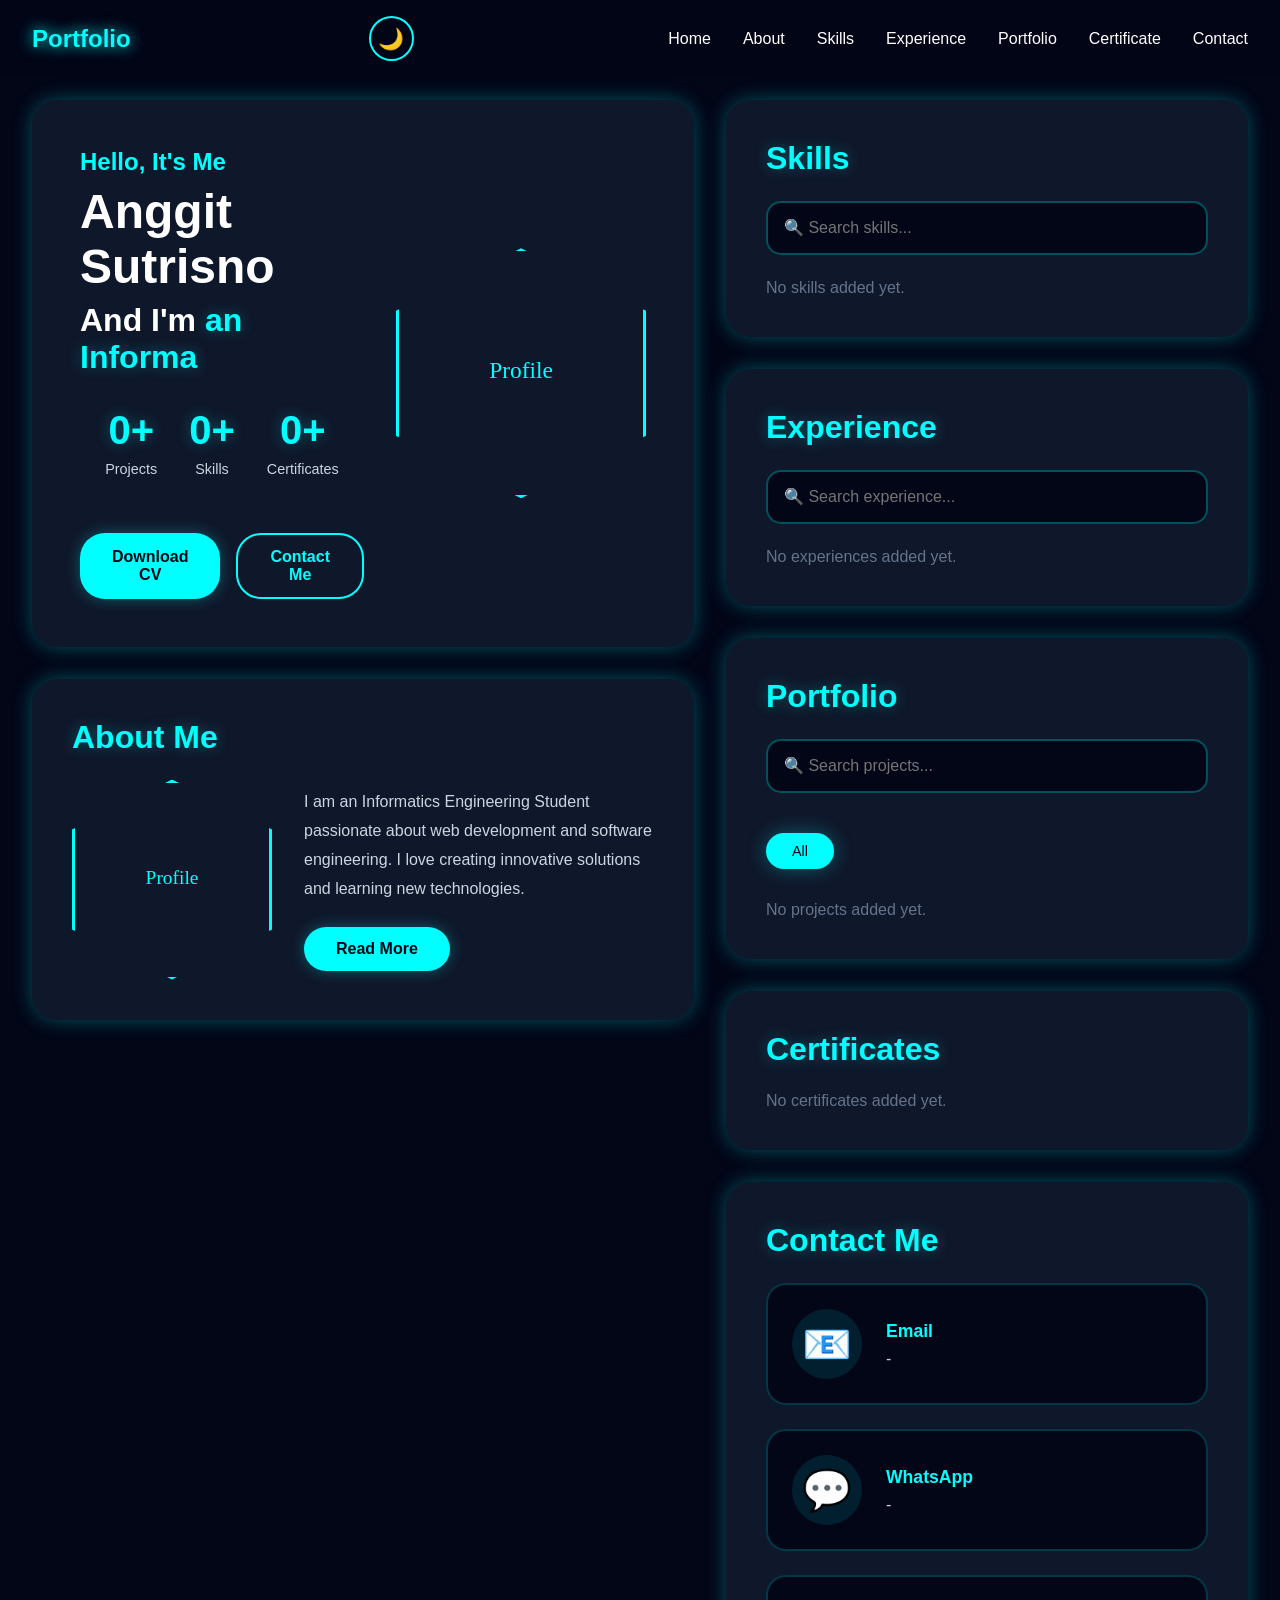
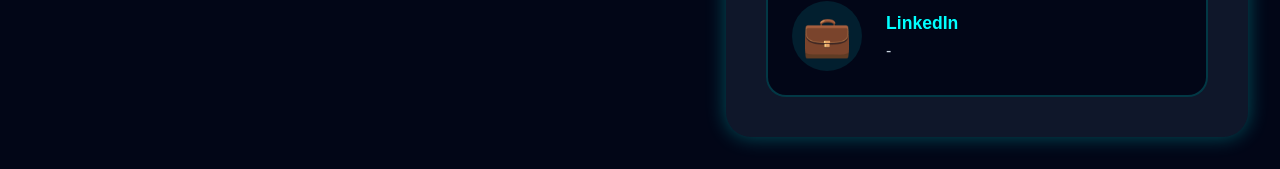
==== index.html @ 9197e630 "awal awal" ====
<!DOCTYPE html>
<html lang="en">
<head>
    <meta charset="UTF-8">
    <meta name="viewport" content="width=device-width, initial-scale=1.0">
    <title>Anggit Sutrisno - Portfolio</title>
    <link rel="stylesheet" href="style.css">
</head>
<body>
    <div class="scroll-progress"></div>
    
    <nav class="navbar">
        <div class="nav-container">
            <div class="logo">Portfolio</div>
            <button class="theme-toggle" id="themeToggle" title="Toggle Dark/Light Mode">
                <span class="theme-icon">🌙</span>
            </button>
            <button class="hamburger" id="hamburger">
                <span></span>
                <span></span>
                <span></span>
            </button>
            <ul class="nav-menu" id="navMenu">
                <li><a href="#home" class="nav-link">Home</a></li>
                <li><a href="#about" class="nav-link">About</a></li>
                <li><a href="#skills" class="nav-link">Skills</a></li>
                <li><a href="#experience" class="nav-link">Experience</a></li>
                <li><a href="#portfolio" class="nav-link">Portfolio</a></li>
                <li><a href="#certificate" class="nav-link">Certificate</a></li>
                <li><a href="#contact" class="nav-link">Contact</a></li>
            </ul>
        </div>
    </nav>
    
    <div class="loading-overlay" id="loadingOverlay">
        <div class="loading-spinner"></div>
    </div>

    <div class="main-container">
        <div class="left-column">
            <section id="home" class="hero-section">
                <div class="hero-content">
                    <h3>Hello, It's Me</h3>
                    <h1>Anggit Sutrisno</h1>
                    <h2>And I'm <span class="typing-text"></span></h2>
                    
                    <div class="stats-container">
                        <div class="stat-item">
                            <div class="stat-number" data-target="0" id="projectsCount">0</div>
                            <div class="stat-label">Projects</div>
                        </div>
                        <div class="stat-item">
                            <div class="stat-number" data-target="0" id="skillsCount">0</div>
                            <div class="stat-label">Skills</div>
                        </div>
                        <div class="stat-item">
                            <div class="stat-number" data-target="0" id="certificatesCount">0</div>
                            <div class="stat-label">Certificates</div>
                        </div>
                    </div>
                    
                    <div class="social-icons" id="socialIcons">
                        <a href="#" class="social-icon" id="facebookIcon"><i>FB</i></a>
                        <a href="#" class="social-icon" id="instagramIcon"><i>IG</i></a>
                        <a href="#" class="social-icon" id="linkedinIcon"><i>IN</i></a>
                        <a href="#" class="social-icon" id="githubIcon"><i>GH</i></a>
                    </div>
                    <div class="hero-buttons">
                        <button class="btn-primary" onclick="downloadCV()">Download CV</button>
                        <button class="btn-secondary" onclick="document.getElementById('contact').scrollIntoView({behavior: 'smooth'})">Contact Me</button>
                    </div>
                </div>
                <div class="hero-image">
                    <div class="hexagon-image">
                        <img id="heroProfileImage" src="" alt="Profile">
                    </div>
                </div>
            </section>

            <section id="about" class="about-section">
                <div class="card">
                    <h2 class="section-title">About Me</h2>
                    <div class="about-content">
                        <div class="about-image">
                            <div class="hexagon-image">
                                <img id="aboutProfileImage" src="" alt="Profile">
                            </div>
                        </div>
                        <div class="about-text">
                            <p id="aboutDescription">I am an Informatics Engineering Student passionate about web development and software engineering. I love creating innovative solutions and learning new technologies.</p>
                            <button class="btn-primary">Read More</button>
                        </div>
                    </div>
                </div>
            </section>
        </div>

        <div class="right-column">
            <section id="skills" class="skills-section">
                <div class="card">
                    <h2 class="section-title">Skills</h2>
                    <input type="text" id="skillsSearch" class="search-input" placeholder="🔍 Search skills...">
                    <div id="skillsContainer" class="skills-container">
                        <div class="skeleton-loader">
                            <div class="skeleton-item"></div>
                            <div class="skeleton-item"></div>
                            <div class="skeleton-item"></div>
                        </div>
                    </div>
                </div>
            </section>

            <section id="experience" class="experience-section">
                <div class="card">
                    <h2 class="section-title">Experience</h2>
                    <input type="text" id="experienceSearch" class="search-input" placeholder="🔍 Search experience...">
                    <div id="experienceContainer" class="experience-container">
                        <div class="skeleton-loader">
                            <div class="skeleton-item"></div>
                            <div class="skeleton-item"></div>
                        </div>
                    </div>
                </div>
            </section>

            <section id="portfolio" class="portfolio-section">
                <div class="card">
                    <h2 class="section-title">Portfolio</h2>
                    
                    <div class="portfolio-controls">
                        <input type="text" id="portfolioSearch" class="search-input" placeholder="🔍 Search projects...">
                        <div class="filter-buttons" id="filterButtons">
                            <button class="filter-btn active" data-filter="all">All</button>
                        </div>
                    </div>
                    
                    <div id="portfolioContainer" class="portfolio-container">
                        <div class="skeleton-loader">
                            <div class="skeleton-card"></div>
                            <div class="skeleton-card"></div>
                        </div>
                    </div>
                </div>
                <div id="portfolioModal" class="modal">
                    <div class="modal-content">
                        <span class="close-modal">&times;</span>
                        <div class="modal-images">
                            <button class="modal-nav prev">&lt;</button>
                            <img id="modalImage" src="" alt="">
                            <button class="modal-nav next">&gt;</button>
                        </div>
                        <div class="modal-info">
                            <h2 id="modalTitle"></h2>
                            <p id="modalDescription"></p>
                            <div id="modalTech"></div>
                        </div>
                        <div class="modal-thumbnails" id="modalThumbnails"></div>
                    </div>
                </div>
            </section>

            <section id="certificate" class="certificate-section">
                <div class="card">
                    <h2 class="section-title">Certificates</h2>
                    <div id="certificateContainer" class="certificate-container">
                        <div class="skeleton-loader">
                            <div class="skeleton-card"></div>
                            <div class="skeleton-card"></div>
                        </div>
                    </div>
                </div>
                <div id="certificateModal" class="modal">
                    <div class="modal-content">
                        <span class="close-modal" onclick="document.getElementById('certificateModal').style.display='none'">&times;</span>
                        <div class="certificate-modal-image">
                            <button class="modal-nav prev" id="certPrevBtn">&lt;</button>
                            <img id="certModalImage" src="" alt="Certificate">
                            <button class="modal-nav next" id="certNextBtn">&gt;</button>
                        </div>
                        <div class="modal-info">
                            <h2 id="certModalName"></h2>
                            <p><strong>Issued by:</strong> <span id="certModalIssuer"></span></p>
                            <p><strong>Year:</strong> <span id="certModalYear"></span></p>
                            <p id="certModalDescription" style="color: var(--text-secondary); line-height: 1.6; margin-top: 1rem;"></p>
                            <p style="color: var(--text-muted); font-size: 0.9rem; margin-top: 1rem;">
                                <span id="certModalCounter"></span>
                            </p>
                        </div>
                    </div>
                </div>
            </section>

            <section id="contact" class="contact-section">
                <div class="card">
                    <h2 class="section-title">Contact Me</h2>
                    <div class="contact-info">
                        <div class="contact-item-info" id="emailContact">
                            <div class="contact-icon">📧</div>
                            <div class="contact-details">
                                <h3>Email</h3>
                                <a href="#" id="emailLink">-</a>
                            </div>
                        </div>
                        <div class="contact-item-info" id="whatsappContact">
                            <div class="contact-icon">💬</div>
                            <div class="contact-details">
                                <h3>WhatsApp</h3>
                                <a href="#" id="whatsappLink" target="_blank">-</a>
                            </div>
                        </div>
                        <div class="contact-item-info" id="linkedinContact">
                            <div class="contact-icon">💼</div>
                            <div class="contact-details">
                                <h3>LinkedIn</h3>
                                <a href="#" id="linkedinContactLink" target="_blank">-</a>
                            </div>
                        </div>
                    </div>
                </div>
            </section>
        </div>
    </div>

    <script src="script.js"></script>
</body>
</html>
---- style.css ----
* {
    margin: 0;
    padding: 0;
    box-sizing: border-box;
}

:root {
    --bg-primary: #020617;
    --bg-secondary: #0f172a;
    --text-primary: #fff;
    --text-secondary: #cbd5e1;
    --text-muted: #64748b;
    --accent-color: #00ffff;
    --accent-glow: rgba(0, 255, 255, 0.3);
}

body.light-mode {
    --bg-primary: #f1f5f9;
    --bg-secondary: #ffffff;
    --text-primary: #0f172a;
    --text-secondary: #475569;
    --text-muted: #94a3b8;
    --accent-color: #0ea5e9;
    --accent-glow: rgba(14, 165, 233, 0.3);
}

body {
    font-family: 'Segoe UI', Tahoma, Geneva, Verdana, sans-serif;
    background: var(--bg-primary);
    color: var(--text-primary);
    overflow-x: hidden;
    transition: background 0.3s ease, color 0.3s ease;
}

html {
    scroll-behavior: smooth;
}

.scroll-progress {
    position: fixed;
    top: 0;
    left: 0;
    height: 4px;
    background: linear-gradient(90deg, var(--accent-color), #00cccc);
    box-shadow: 0 0 10px var(--accent-color);
    z-index: 9999;
    transition: width 0.1s ease;
}

.navbar {
    position: fixed;
    top: 0;
    width: 100%;
    background: rgba(2, 6, 23, 0.8);
    backdrop-filter: blur(10px);
    z-index: 1000;
    padding: 1rem 0;
    transition: background 0.3s ease;
}

body.light-mode .navbar {
    background: rgba(255, 255, 255, 0.9);
    box-shadow: 0 2px 10px rgba(0, 0, 0, 0.1);
}

.nav-container {
    max-width: 1400px;
    margin: 0 auto;
    padding: 0 2rem;
    display: flex;
    justify-content: space-between;
    align-items: center;
    position: relative;
}

.logo {
    font-size: 1.5rem;
    font-weight: bold;
    color: var(--accent-color);
    text-shadow: 0 0 15px var(--accent-color);
    z-index: 1001;
}

.theme-toggle {
    background: transparent;
    border: 2px solid var(--accent-color);
    color: var(--accent-color);
    width: 45px;
    height: 45px;
    border-radius: 50%;
    cursor: pointer;
    display: flex;
    align-items: center;
    justify-content: center;
    font-size: 1.3rem;
    transition: all 0.3s;
    z-index: 1001;
    margin-right: 1rem;
}

.theme-toggle:hover {
    background: var(--accent-color);
    box-shadow: 0 0 20px var(--accent-glow);
    transform: rotate(180deg);
}

.theme-icon {
    display: block;
}

.hamburger {
    display: none;
    flex-direction: column;
    gap: 5px;
    background: transparent;
    border: none;
    cursor: pointer;
    z-index: 1001;
    padding: 5px;
}

.hamburger span {
    width: 30px;
    height: 3px;
    background: var(--accent-color);
    border-radius: 3px;
    transition: all 0.3s;
}

.hamburger.active span:nth-child(1) {
    transform: rotate(45deg) translate(8px, 8px);
}

.hamburger.active span:nth-child(2) {
    opacity: 0;
}

.hamburger.active span:nth-child(3) {
    transform: rotate(-45deg) translate(8px, -8px);
}

.nav-menu {
    display: flex;
    list-style: none;
    gap: 2rem;
}

.nav-menu a {
    color: var(--text-primary);
    text-decoration: none;
    transition: all 0.3s;
    position: relative;
}

.nav-menu a::after {
    content: '';
    position: absolute;
    bottom: -5px;
    left: 0;
    width: 0;
    height: 2px;
    background: var(--accent-color);
    transition: width 0.3s;
}

.nav-menu a:hover::after {
    width: 100%;
}

.nav-menu a:hover {
    color: var(--accent-color);
    text-shadow: 0 0 15px var(--accent-glow);
}

.main-container {
    max-width: 1400px;
    margin: 0 auto;
    padding: 100px 2rem 2rem;
    display: grid;
    grid-template-columns: 1fr 1fr;
    gap: 2rem;
}

.left-column,
.right-column {
    display: flex;
    flex-direction: column;
    gap: 2rem;
}

.card {
    background: var(--bg-secondary);
    border-radius: 25px;
    padding: 2.5rem;
    box-shadow: 0 0 20px var(--accent-glow);
    transition: all 0.3s;
    opacity: 0;
    animation: fadeInUp 0.6s ease forwards;
}

@keyframes fadeInUp {
    from {
        opacity: 0;
        transform: translateY(30px);
    }
    to {
        opacity: 1;
        transform: translateY(0);
    }
}

.card:hover {
    box-shadow: 0 0 30px var(--accent-glow);
}

.section-title {
    color: var(--accent-color);
    font-size: 2rem;
    margin-bottom: 1.5rem;
    text-shadow: 0 0 15px var(--accent-glow);
}

.loading-overlay {
    position: fixed;
    top: 0;
    left: 0;
    width: 100%;
    height: 100%;
    background: var(--bg-primary);
    display: flex;
    align-items: center;
    justify-content: center;
    z-index: 10000;
    transition: opacity 0.5s ease, visibility 0.5s ease;
}

.loading-overlay.hidden {
    opacity: 0;
    visibility: hidden;
}

.loading-spinner {
    width: 60px;
    height: 60px;
    border: 4px solid rgba(0, 255, 255, 0.1);
    border-top: 4px solid var(--accent-color);
    border-radius: 50%;
    animation: spin 1s linear infinite;
    box-shadow: 0 0 20px var(--accent-glow);
}

@keyframes spin {
    0% { transform: rotate(0deg); }
    100% { transform: rotate(360deg); }
}

.skeleton-loader {
    display: flex;
    flex-direction: column;
    gap: 1rem;
}

.skeleton-item {
    height: 80px;
    background: linear-gradient(90deg, var(--bg-secondary) 25%, rgba(0, 255, 255, 0.1) 50%, var(--bg-secondary) 75%);
    background-size: 200% 100%;
    animation: loading 1.5s infinite;
    border-radius: 15px;
}

.skeleton-card {
    height: 250px;
    background: linear-gradient(90deg, var(--bg-secondary) 25%, rgba(0, 255, 255, 0.1) 50%, var(--bg-secondary) 75%);
    background-size: 200% 100%;
    animation: loading 1.5s infinite;
    border-radius: 20px;
}

@keyframes loading {
    0% { background-position: 200% 0; }
    100% { background-position: -200% 0; }
}

.hero-section {
    background: var(--bg-secondary);
    border-radius: 25px;
    padding: 3rem;
    display: flex;
    justify-content: space-between;
    align-items: center;
    gap: 2rem;
    box-shadow: 0 0 20px var(--accent-glow);
    opacity: 0;
    animation: fadeInUp 0.6s ease forwards;
}

.hero-content h3 {
    font-size: 1.5rem;
    color: var(--accent-color);
}

.hero-content h1 {
    font-size: 3rem;
    margin: 0.5rem 0;
}

.hero-content h2 {
    font-size: 2rem;
    margin-bottom: 1rem;
}

.typing-text {
    color: var(--accent-color);
    text-shadow: 0 0 15px var(--accent-glow);
}

.social-icons {
    display: flex;
    gap: 1rem;
    margin: 1.5rem 0;
}

.social-icon {
    width: 50px;
    height: 50px;
    border-radius: 50%;
    background: var(--bg-secondary);
    border: 2px solid var(--accent-color);
    display: flex;
    align-items: center;
    justify-content: center;
    color: var(--accent-color);
    text-decoration: none;
    transition: all 0.3s;
    box-shadow: 0 0 15px var(--accent-glow);
}

.social-icon:hover {
    background: var(--accent-color);
    color: #020617;
    box-shadow: 0 0 25px var(--accent-color);
    transform: translateY(-5px);
}

.hero-buttons {
    display: flex;
    gap: 1rem;
}

.btn-primary {
    background: var(--accent-color);
    color: #020617;
    border: none;
    padding: 0.8rem 2rem;
    border-radius: 25px;
    font-size: 1rem;
    font-weight: bold;
    cursor: pointer;
    transition: all 0.3s;
    box-shadow: 0 0 15px var(--accent-glow);
}

.btn-primary:hover {
    box-shadow: 0 0 25px var(--accent-color);
    transform: translateY(-3px);
}

.btn-secondary {
    background: transparent;
    color: var(--accent-color);
    border: 2px solid var(--accent-color);
    padding: 0.8rem 2rem;
    border-radius: 25px;
    font-size: 1rem;
    font-weight: bold;
    cursor: pointer;
    transition: all 0.3s;
}

.btn-secondary:hover {
    background: var(--accent-color);
    color: #020617;
    box-shadow: 0 0 25px var(--accent-color);
    transform: translateY(-3px);
}

.hero-image {
    flex-shrink: 0;
}

.hexagon-image {
    width: 250px;
    height: 250px;
    clip-path: polygon(50% 0%, 100% 25%, 100% 75%, 50% 100%, 0% 75%, 0% 25%);
    overflow: hidden;
    border: 3px solid var(--accent-color);
    box-shadow: 0 0 25px var(--accent-color);
}

.hexagon-image img {
    width: 100%;
    height: 100%;
    object-fit: cover;
}

.about-content {
    display: flex;
    gap: 2rem;
    align-items: center;
}

.about-image .hexagon-image {
    width: 200px;
    height: 200px;
}

.about-text p {
    line-height: 1.8;
    margin-bottom: 1.5rem;
    color: var(--text-secondary);
}

.skills-container {
    display: grid;
    grid-template-columns: repeat(2, 1fr);
    gap: 1.5rem;
}

@media (max-width: 768px) {
    .skills-container {
        grid-template-columns: 1fr;
    }
}

.skill-item {
    background: var(--bg-primary);
    padding: 1.5rem;
    border-radius: 20px;
    border: 1px solid var(--accent-glow);
    opacity: 0;
    animation: fadeInUp 0.6s ease forwards;
}

.skill-name {
    display: flex;
    justify-content: space-between;
    margin-bottom: 0.5rem;
    color: var(--accent-color);
    font-weight: bold;
}

.skill-bar {
    width: 100%;
    height: 10px;
    background: var(--bg-primary);
    border-radius: 10px;
    overflow: hidden;
}

.skill-progress {
    height: 100%;
    background: linear-gradient(90deg, var(--accent-color), #00cccc);
    box-shadow: 0 0 15px var(--accent-color);
    transition: width 1s ease;
}

.experience-container {
    display: flex;
    flex-direction: column;
    gap: 1.5rem;
}

.experience-item {
    background: var(--bg-primary);
    padding: 1.5rem;
    border-radius: 20px;
    border-left: 4px solid var(--accent-color);
    box-shadow: 0 0 15px var(--accent-glow);
}

.experience-item h3 {
    color: var(--accent-color);
    margin-bottom: 0.5rem;
}

.experience-item .company {
    color: var(--text-secondary);
    font-weight: bold;
    margin-bottom: 0.3rem;
}

.experience-item .date {
    color: var(--text-muted);
    font-size: 0.9rem;
    margin-bottom: 0.8rem;
}

.experience-item p {
    color: var(--text-secondary);
    line-height: 1.6;
}

.portfolio-container {
    display: grid;
    grid-template-columns: repeat(auto-fit, minmax(250px, 1fr));
    gap: 1.5rem;
}

.portfolio-item {
    background: var(--bg-primary);
    border-radius: 20px;
    overflow: hidden;
    cursor: pointer;
    transition: all 0.3s;
    border: 1px solid var(--accent-glow);
}

.portfolio-item:hover {
    transform: translateY(-10px);
    box-shadow: 0 0 25px var(--accent-glow);
}

.portfolio-image {
    width: 100%;
    height: 200px;
    overflow: hidden;
    position: relative;
}

.portfolio-image img {
    width: 100%;
    height: 100%;
    object-fit: cover;
    transition: all 0.3s;
}

.portfolio-item:hover .portfolio-image img {
    transform: scale(1.1);
}

.portfolio-overlay {
    position: absolute;
    top: 0;
    left: 0;
    width: 100%;
    height: 100%;
    background: rgba(0, 255, 255, 0.8);
    display: flex;
    align-items: center;
    justify-content: center;
    opacity: 0;
    transition: all 0.3s;
}

.portfolio-item:hover .portfolio-overlay {
    opacity: 1;
}

.portfolio-info {
    padding: 1.5rem;
}

.portfolio-info h3 {
    color: var(--accent-color);
    margin-bottom: 0.5rem;
}

.portfolio-info p {
    color: var(--text-secondary);
    font-size: 0.9rem;
    margin-bottom: 0.8rem;
}

.portfolio-tech {
    color: var(--text-muted);
    font-size: 0.85rem;
    margin-bottom: 0.5rem;
}

.image-count {
    color: var(--accent-color);
    font-size: 0.8rem;
    font-weight: bold;
}

.modal {
    display: none;
    position: fixed;
    z-index: 2000;
    left: 0;
    top: 0;
    width: 100%;
    height: 100%;
    background: rgba(2, 6, 23, 0.95);
    align-items: center;
    justify-content: center;
}

.modal-content {
    background: var(--bg-secondary);
    border-radius: 25px;
    padding: 2rem;
    max-width: 900px;
    width: 90%;
    max-height: 90vh;
    overflow-y: auto;
    position: relative;
    box-shadow: 0 0 50px var(--accent-glow);
}

.close-modal {
    position: absolute;
    top: 1rem;
    right: 1.5rem;
    font-size: 2rem;
    color: var(--accent-color);
    cursor: pointer;
    z-index: 10;
    transition: all 0.3s;
}

.close-modal:hover {
    color: #fff;
    text-shadow: 0 0 15px var(--accent-color);
}

.modal-images {
    position: relative;
    width: 100%;
    height: 400px;
    margin-bottom: 1.5rem;
    border-radius: 20px;
    overflow: hidden;
}

.modal-images img {
    width: 100%;
    height: 100%;
    object-fit: contain;
    background: #020617;
}

.modal-nav {
    position: absolute;
    top: 50%;
    transform: translateY(-50%);
    background: rgba(0, 255, 255, 0.8);
    color: #020617;
    border: none;
    font-size: 2rem;
    padding: 1rem;
    cursor: pointer;
    transition: all 0.3s;
    z-index: 5;
}

.modal-nav:hover {
    background: #00ffff;
    box-shadow: 0 0 20px #00ffff;
}

.modal-nav.prev {
    left: 0;
    border-radius: 0 10px 10px 0;
}

.modal-nav.next {
    right: 0;
    border-radius: 10px 0 0 10px;
}

.modal-info h2 {
    color: var(--accent-color);
    margin-bottom: 1rem;
}

.modal-info p {
    color: var(--text-secondary);
    line-height: 1.8;
    margin-bottom: 1rem;
}

.modal-info div {
    color: var(--text-muted);
    margin-bottom: 1rem;
}

.modal-thumbnails {
    display: flex;
    gap: 0.5rem;
    flex-wrap: wrap;
    margin-top: 1rem;
}

.thumbnail {
    width: 80px;
    height: 80px;
    object-fit: cover;
    border-radius: 10px;
    cursor: pointer;
    border: 2px solid transparent;
    transition: all 0.3s;
}

.thumbnail:hover {
    border-color: #00ffff;
    box-shadow: 0 0 15px rgba(0, 255, 255, 0.5);
}

.thumbnail.active {
    border-color: #00ffff;
    box-shadow: 0 0 15px #00ffff;
}

.certificate-container {
    display: grid;
    grid-template-columns: repeat(auto-fit, minmax(250px, 1fr));
    gap: 1.5rem;
}

.certificate-item {
    background: var(--bg-primary);
    border-radius: 20px;
    overflow: hidden;
    border: 1px solid var(--accent-glow);
    transition: all 0.3s;
    cursor: pointer;
}

.certificate-item:hover {
    box-shadow: 0 0 25px var(--accent-glow);
    transform: translateY(-5px);
}

.certificate-image {
    width: 100%;
    height: 200px;
    overflow: hidden;
}

.certificate-image img {
    width: 100%;
    height: 100%;
    object-fit: cover;
}

.certificate-info {
    padding: 1.5rem;
}

.certificate-info h3 {
    color: var(--accent-color);
    margin-bottom: 0.5rem;
}

.certificate-info p {
    color: var(--text-secondary);
    font-size: 0.9rem;
}

.certificate-modal-image {
    width: 100%;
    max-height: 70vh;
    display: flex;
    align-items: center;
    justify-content: center;
    background: var(--bg-primary);
    border-radius: 15px;
    overflow: hidden;
    margin-bottom: 1.5rem;
    position: relative;
}

.certificate-modal-image img {
    width: 100%;
    height: auto;
    object-fit: contain;
    max-height: 70vh;
}

.contact-form {
    display: flex;
    flex-direction: column;
    gap: 1rem;
}

.contact-form input,
.contact-form textarea {
    background: #020617;
    border: 2px solid rgba(0, 255, 255, 0.3);
    border-radius: 15px;
    padding: 1rem;
    color: #fff;
    font-size: 1rem;
    transition: all 0.3s;
}

.contact-form input:focus,
.contact-form textarea:focus {
    outline: none;
    border-color: #00ffff;
    box-shadow: 0 0 15px rgba(0, 255, 255, 0.3);
}

.contact-form textarea {
    resize: vertical;
}

.contact-info {
    display: flex;
    flex-direction: column;
    gap: 1.5rem;
}

.contact-item-info {
    background: #020617;
    padding: 1.5rem;
    border-radius: 20px;
    display: flex;
    align-items: center;
    gap: 1.5rem;
    border: 2px solid rgba(0, 255, 255, 0.2);
    transition: all 0.3s;
}

.contact-item-info:hover {
    border-color: #00ffff;
    box-shadow: 0 0 20px rgba(0, 255, 255, 0.3);
}

.contact-icon {
    font-size: 2.5rem;
    width: 70px;
    height: 70px;
    display: flex;
    align-items: center;
    justify-content: center;
    background: rgba(0, 255, 255, 0.1);
    border-radius: 50%;
    flex-shrink: 0;
}

.contact-details h3 {
    color: #00ffff;
    margin-bottom: 0.5rem;
    font-size: 1.1rem;
}

.contact-details a {
    color: #cbd5e1;
    text-decoration: none;
    font-size: 1rem;
    transition: all 0.3s;
}

.contact-details a:hover {
    color: #00ffff;
    text-shadow: 0 0 10px rgba(0, 255, 255, 0.5);
}

.login-container {
    min-height: 100vh;
    display: flex;
    align-items: center;
    justify-content: center;
    padding: 2rem;
}

.login-card {
    background: #0f172a;
    border-radius: 25px;
    padding: 3rem;
    width: 100%;
    max-width: 400px;
    box-shadow: 0 0 30px rgba(0, 255, 255, 0.3);
}

.login-card h1 {
    color: #00ffff;
    text-align: center;
    margin-bottom: 2rem;
    text-shadow: 0 0 15px #00ffff;
}

.form-group {
    margin-bottom: 1.5rem;
}

.form-group input {
    width: 100%;
    background: #020617;
    border: 2px solid rgba(0, 255, 255, 0.3);
    border-radius: 15px;
    padding: 1rem;
    color: #fff;
    font-size: 1rem;
    transition: all 0.3s;
}

.form-group input:focus {
    outline: none;
    border-color: #00ffff;
    box-shadow: 0 0 15px rgba(0, 255, 255, 0.3);
}

.login-card .btn-primary {
    width: 100%;
}

.admin-container {
    min-height: 100vh;
    padding: 2rem;
}

.admin-header {
    display: flex;
    justify-content: space-between;
    align-items: center;
    margin-bottom: 2rem;
}

.admin-header h1 {
    color: #00ffff;
    text-shadow: 0 0 15px #00ffff;
}

.admin-content {
    display: grid;
    gap: 2rem;
}

.admin-card {
    background: #0f172a;
    border-radius: 25px;
    padding: 2rem;
    box-shadow: 0 0 20px rgba(0, 255, 255, 0.1);
}

.admin-card h2 {
    color: #00ffff;
    margin-bottom: 1.5rem;
}

.admin-card input,
.admin-card textarea {
    width: 100%;
    background: #020617;
    border: 2px solid rgba(0, 255, 255, 0.3);
    border-radius: 15px;
    padding: 1rem;
    color: #fff;
    font-size: 1rem;
    margin-bottom: 1rem;
    transition: all 0.3s;
}

.admin-card input:focus,
.admin-card textarea:focus {
    outline: none;
    border-color: #00ffff;
    box-shadow: 0 0 15px rgba(0, 255, 255, 0.3);
}

.items-list {
    margin-top: 1.5rem;
    display: flex;
    flex-direction: column;
    gap: 0.5rem;
}

.item {
    background: #020617;
    padding: 1rem;
    border-radius: 10px;
    display: flex;
    justify-content: space-between;
    align-items: center;
    color: #cbd5e1;
}

.item button {
    background: #ef4444;
    color: #fff;
    border: none;
    padding: 0.5rem 1rem;
    border-radius: 10px;
    cursor: pointer;
    transition: all 0.3s;
}

.item button:hover {
    background: #dc2626;
    box-shadow: 0 0 15px rgba(239, 68, 68, 0.5);
}

.image-preview {
    display: flex;
    gap: 0.5rem;
    flex-wrap: wrap;
    margin-bottom: 1rem;
    padding: 1rem;
    background: #020617;
    border-radius: 15px;
    min-height: 50px;
}

.contacts-list {
    display: flex;
    flex-direction: column;
    gap: 1rem;
    max-height: 600px;
    overflow-y: auto;
}

.contact-item {
    background: #020617;
    padding: 1.5rem;
    border-radius: 15px;
    border-left: 4px solid #00ffff;
}

.contact-header {
    display: flex;
    justify-content: space-between;
    align-items: center;
    margin-bottom: 0.5rem;
    color: #00ffff;
    font-size: 1.1rem;
}

@media (max-width: 1024px) {
    .main-container {
        grid-template-columns: 1fr;
    }

    .hero-section {
        flex-direction: column;
        text-align: center;
    }

    .about-content {
        flex-direction: column;
        text-align: center;
    }

    .hamburger {
        display: flex;
    }

    .nav-menu {
        position: fixed;
        top: 0;
        right: -100%;
        width: 70%;
        max-width: 300px;
        height: 100vh;
        background: var(--bg-secondary);
        flex-direction: column;
        padding: 5rem 2rem 2rem;
        gap: 2rem;
        transition: right 0.3s ease;
        box-shadow: -5px 0 20px rgba(0, 0, 0, 0.3);
    }

    .nav-menu.active {
        right: 0;
    }

    .nav-menu li {
        width: 100%;
    }

    .nav-menu a {
        display: block;
        padding: 1rem;
        border-radius: 10px;
        background: var(--bg-primary);
        text-align: center;
    }

    .nav-menu a::after {
        display: none;
    }

    .theme-toggle {
        margin-right: 0.5rem;
    }
}

@media (max-width: 768px) {
    .hero-content h1 {
        font-size: 2rem;
    }

    .hero-content h2 {
        font-size: 1.5rem;
    }

    .hexagon-image {
        width: 200px;
        height: 200px;
    }

    .portfolio-container,
    .certificate-container {
        grid-template-columns: 1fr;
    }

    .nav-container {
        padding: 0 1rem;
    }

    .main-container {
        padding: 100px 1rem 2rem;
    }
    
    .stats-container {
        gap: 1rem;
    }
    
    .stat-number {
        font-size: 2rem;
    }
    
    .stat-label {
        font-size: 0.8rem;
    }
}

.search-input {
    width: 100%;
    background: var(--bg-primary);
    border: 2px solid var(--accent-glow);
    border-radius: 15px;
    padding: 1rem;
    color: var(--text-primary);
    font-size: 1rem;
    margin-bottom: 1.5rem;
    transition: all 0.3s;
}

.search-input:focus {
    outline: none;
    border-color: var(--accent-color);
    box-shadow: 0 0 15px var(--accent-glow);
}

.portfolio-controls {
    margin-bottom: 2rem;
}

.filter-buttons {
    display: flex;
    gap: 0.5rem;
    flex-wrap: wrap;
    margin-top: 1rem;
}

.filter-btn {
    background: var(--bg-primary);
    color: var(--text-primary);
    border: 2px solid var(--accent-glow);
    padding: 0.5rem 1.5rem;
    border-radius: 20px;
    cursor: pointer;
    transition: all 0.3s;
    font-size: 0.9rem;
}

.filter-btn:hover {
    border-color: var(--accent-color);
    box-shadow: 0 0 15px var(--accent-glow);
}

.filter-btn.active {
    background: var(--accent-color);
    color: #020617;
    border-color: var(--accent-color);
    box-shadow: 0 0 20px var(--accent-glow);
}

.stats-container {
    display: flex;
    gap: 2rem;
    margin: 2rem 0;
    justify-content: center;
}

.stat-item {
    text-align: center;
}

.stat-number {
    font-size: 2.5rem;
    font-weight: bold;
    color: var(--accent-color);
    text-shadow: 0 0 15px var(--accent-glow);
}

.stat-label {
    font-size: 0.9rem;
    color: var(--text-secondary);
    margin-top: 0.5rem;
}
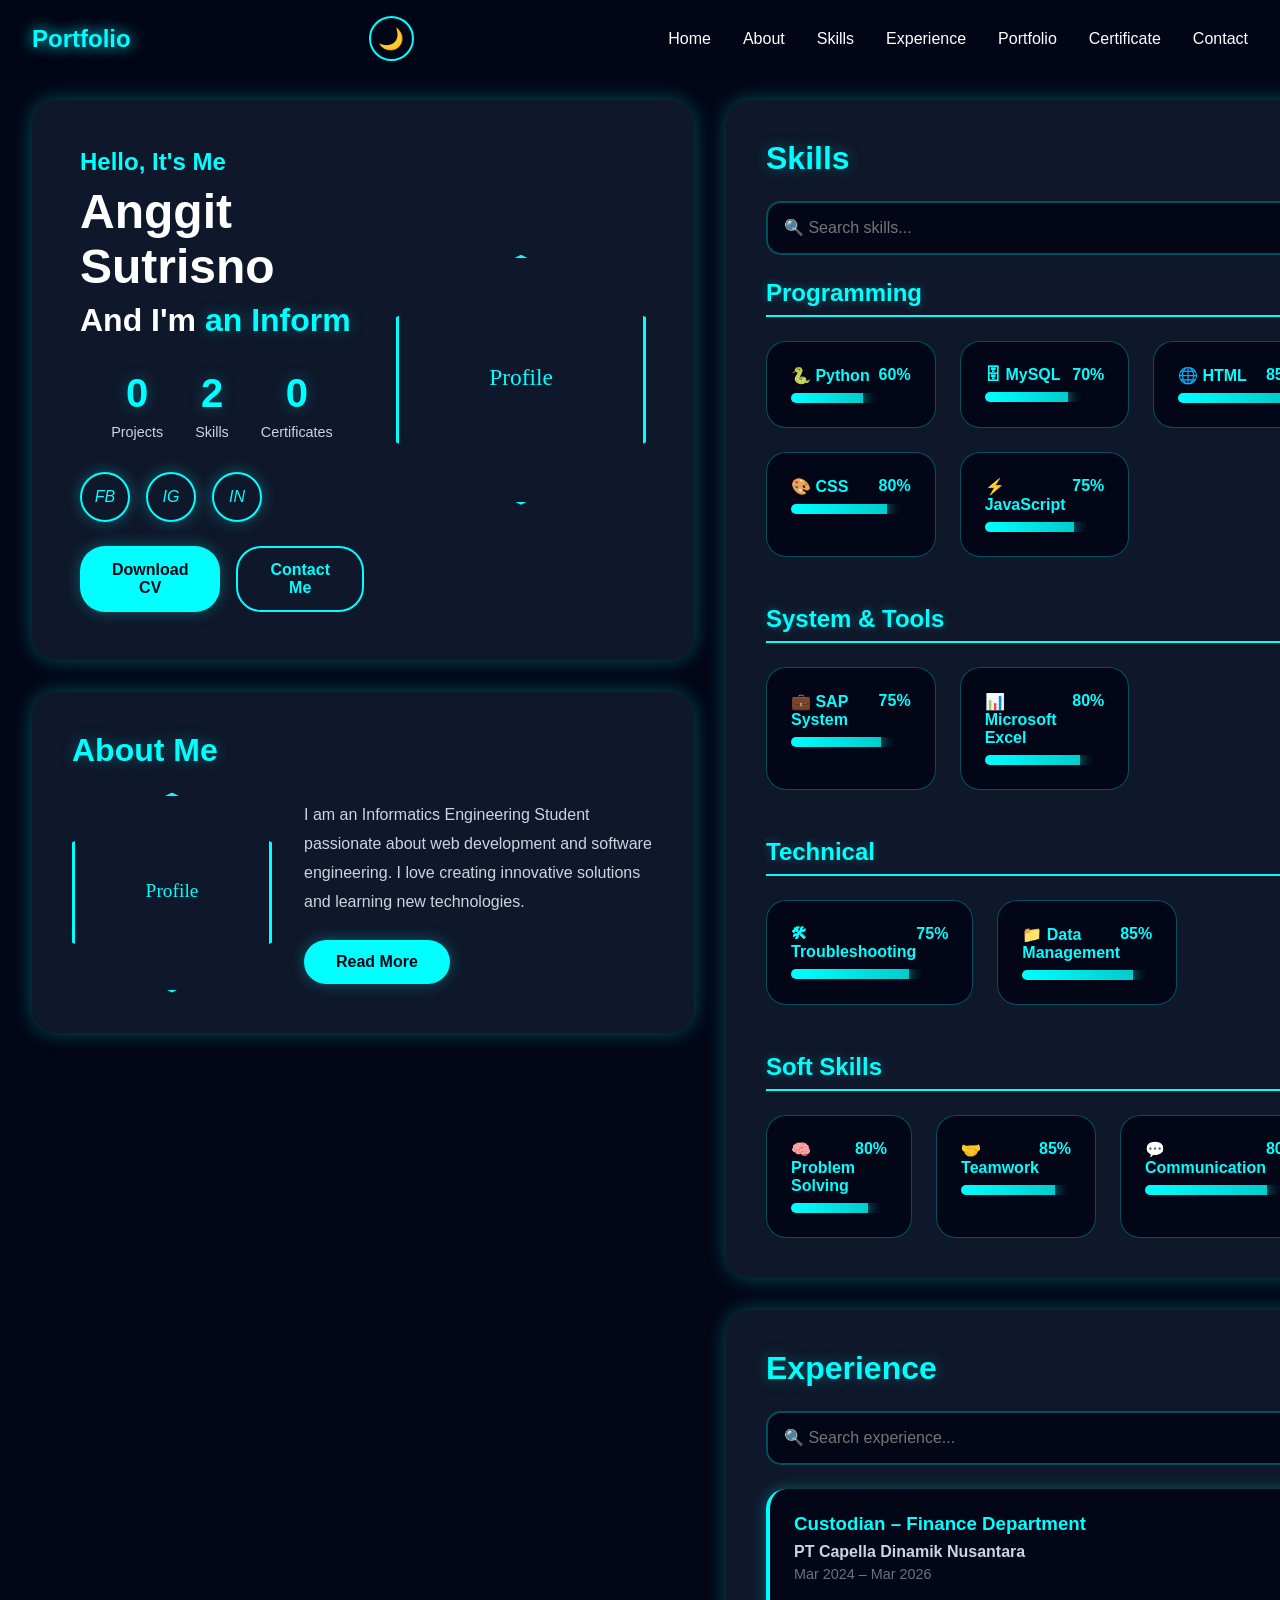
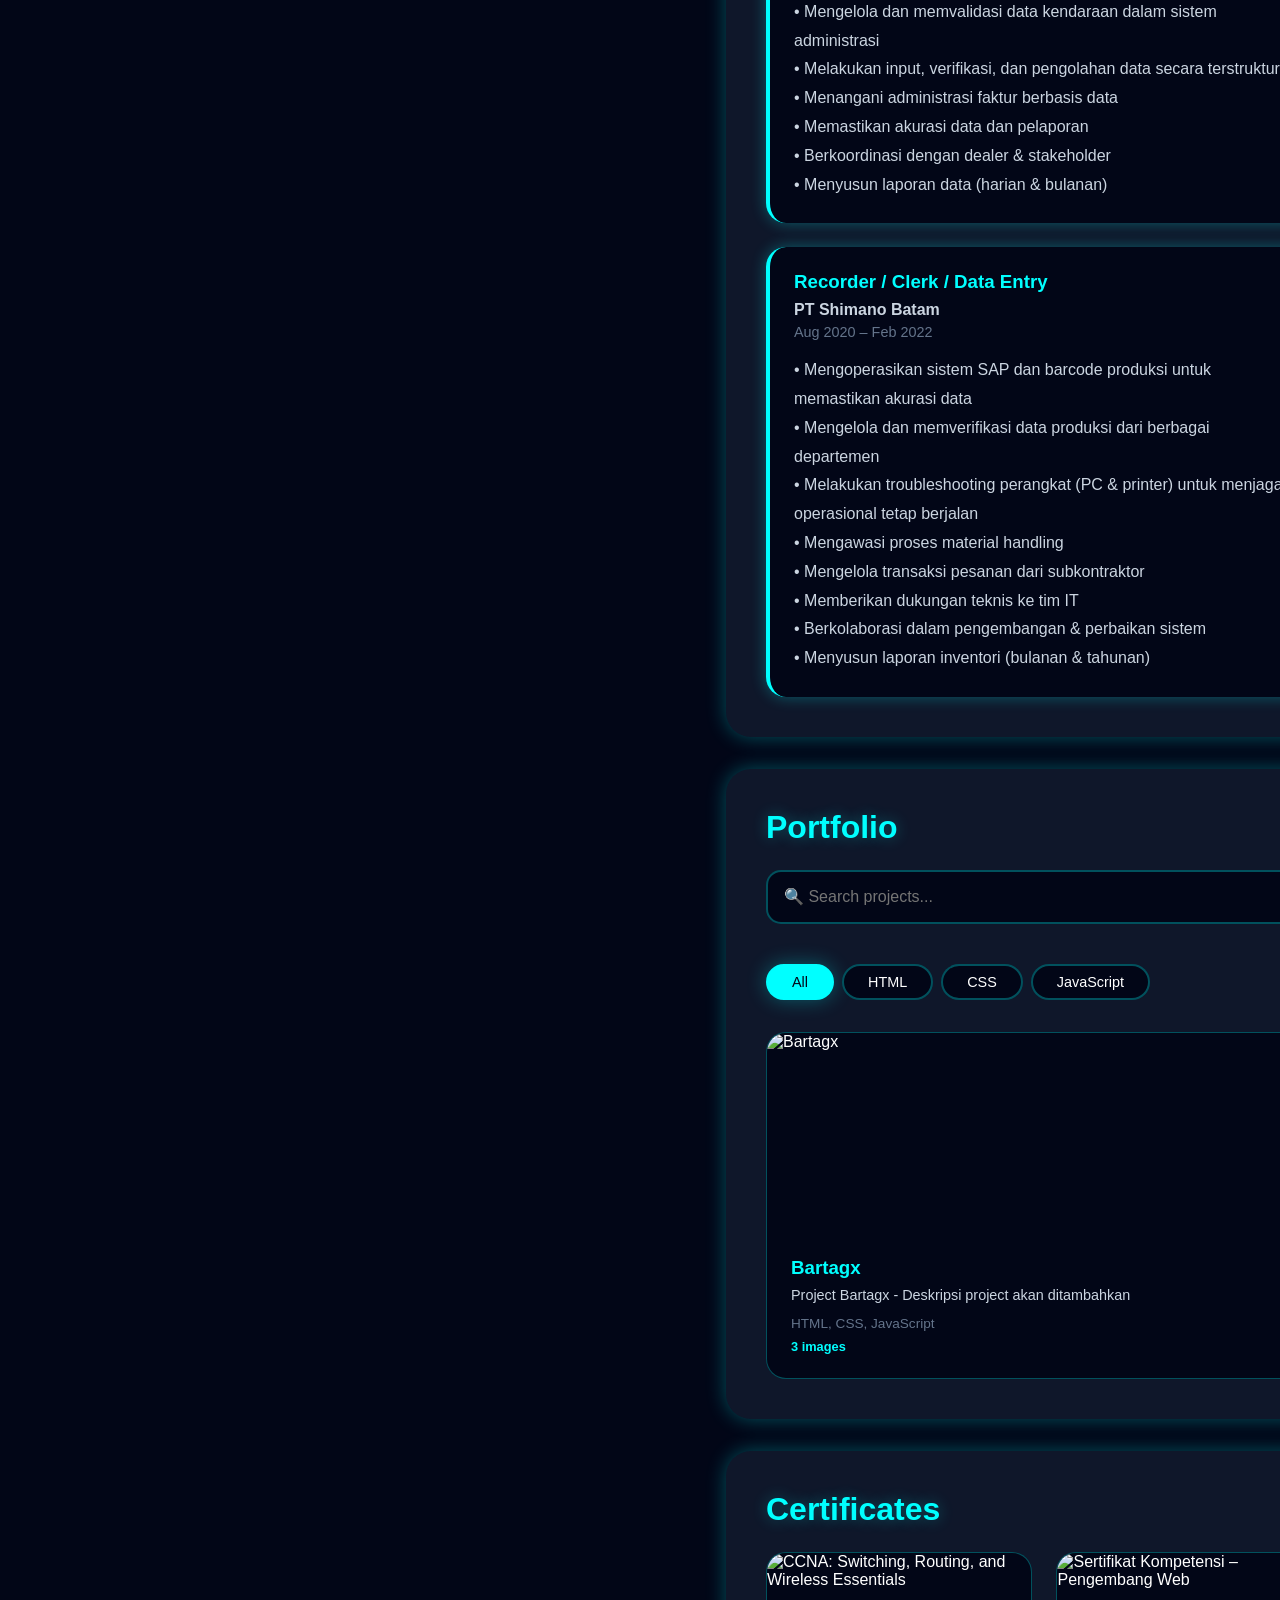
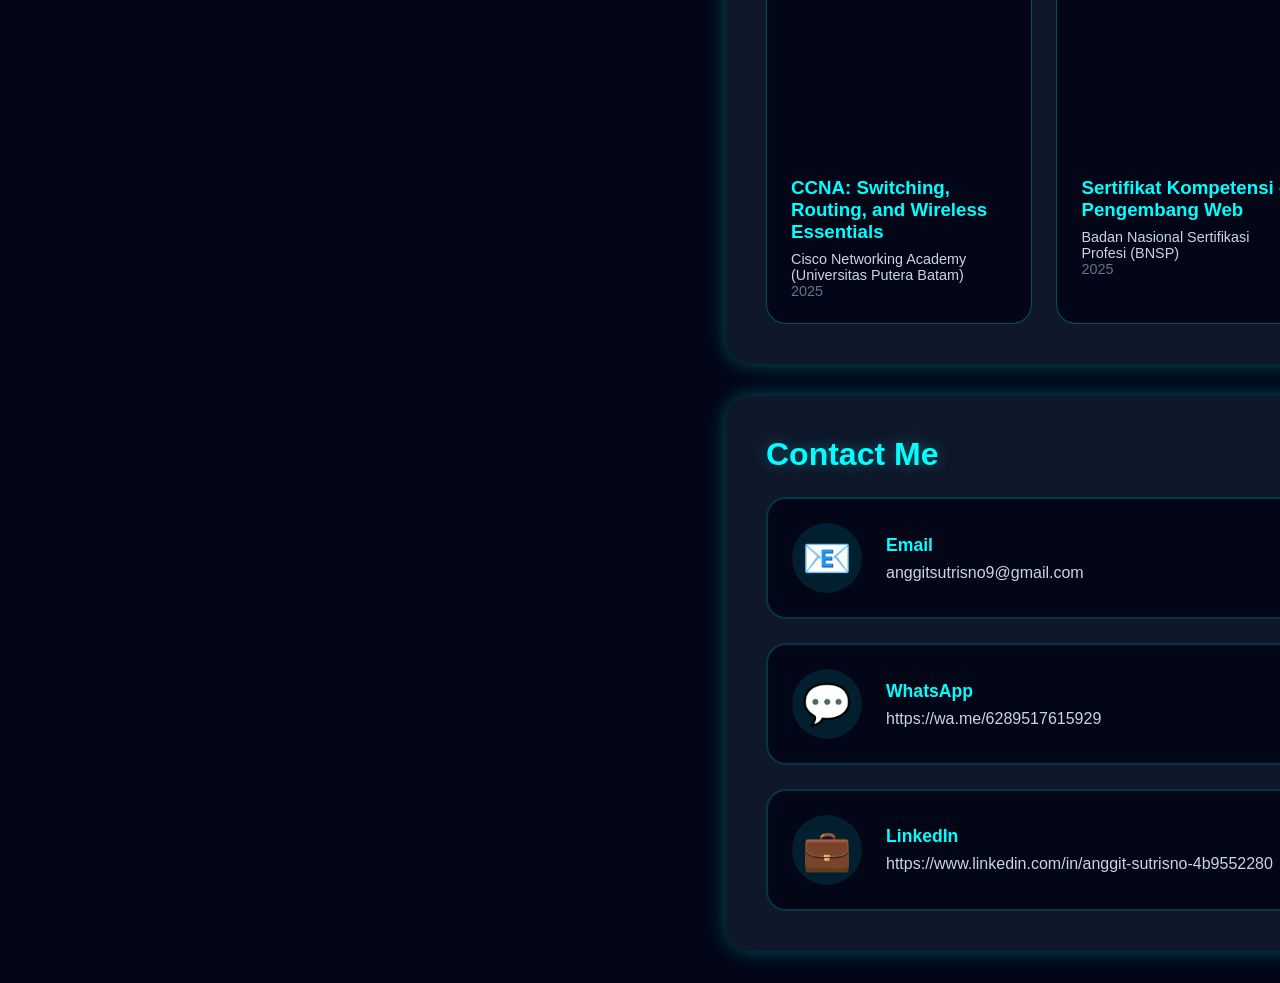
==== commit c92a0eaa: "awal1" ====
--- a/index.html
+++ b/index.html
@@ -221,6 +221,117 @@
         </div>
     </div>
 
+    <script>
+        // Auto-setup portfolio data on first load
+        (function() {
+            // Check if data already exists
+            const hasData = localStorage.getItem('portfolioSetup');
+            
+            if (!hasData) {
+                // Setup Skills
+                const skills = [
+                    { name: 'Python', level: 60, category: 'Programming', icon: '🐍' },
+                    { name: 'MySQL', level: 70, category: 'Programming', icon: '🗄' },
+                    { name: 'HTML', level: 85, category: 'Programming', icon: '🌐' },
+                    { name: 'CSS', level: 80, category: 'Programming', icon: '🎨' },
+                    { name: 'JavaScript', level: 75, category: 'Programming', icon: '⚡' },
+                    { name: 'SAP System', level: 75, category: 'System & Tools', icon: '💼' },
+                    { name: 'Microsoft Excel', level: 80, category: 'System & Tools', icon: '📊' },
+                    { name: 'Troubleshooting', level: 75, category: 'Technical', icon: '🛠' },
+                    { name: 'Data Management', level: 85, category: 'Technical', icon: '📁' },
+                    { name: 'Problem Solving', level: 80, category: 'Soft Skills', icon: '🧠' },
+                    { name: 'Teamwork', level: 85, category: 'Soft Skills', icon: '🤝' },
+                    { name: 'Communication', level: 80, category: 'Soft Skills', icon: '💬' }
+                ];
+                
+                // Setup Experience
+                const experiences = [
+                    {
+                        company: 'PT Capella Dinamik Nusantara',
+                        role: 'Custodian – Finance Department',
+                        date: 'Mar 2024 – Mar 2026',
+                        description: `• Mengelola dan memvalidasi data kendaraan dalam sistem administrasi
+• Melakukan input, verifikasi, dan pengolahan data secara terstruktur
+• Menangani administrasi faktur berbasis data
+• Memastikan akurasi data dan pelaporan
+• Berkoordinasi dengan dealer & stakeholder
+• Menyusun laporan data (harian & bulanan)`
+                    },
+                    {
+                        company: 'PT Shimano Batam',
+                        role: 'Recorder / Clerk / Data Entry',
+                        date: 'Aug 2020 – Feb 2022',
+                        description: `• Mengoperasikan sistem SAP dan barcode produksi untuk memastikan akurasi data
+• Mengelola dan memverifikasi data produksi dari berbagai departemen
+• Melakukan troubleshooting perangkat (PC & printer) untuk menjaga operasional tetap berjalan
+• Mengawasi proses material handling
+• Mengelola transaksi pesanan dari subkontraktor
+• Memberikan dukungan teknis ke tim IT
+• Berkolaborasi dalam pengembangan & perbaikan sistem
+• Menyusun laporan inventori (bulanan & tahunan)`
+                    }
+                ];
+                
+                // Setup Social Links
+                const socialLinks = {
+                    linkedin: 'https://www.linkedin.com/in/anggit-sutrisno-4b9552280',
+                    facebook: 'https://www.facebook.com/share/1Dh9MNLMGh/',
+                    instagram: 'https://www.instagram.com/anggitts__',
+                    github: ''
+                };
+                
+                // Setup Contact Info
+                const contactInfo = {
+                    email: 'anggitsutrisno9@gmail.com',
+                    whatsapp: 'https://wa.me/6289517615929',
+                    linkedinContact: 'https://www.linkedin.com/in/anggit-sutrisno-4b9552280'
+                };
+                
+                // Setup Projects
+                const projects = [
+                    {
+                        title: 'Bartagx',
+                        description: 'Project Bartagx - Deskripsi project akan ditambahkan',
+                        tech: 'HTML, CSS, JavaScript',
+                        images: [
+                            'assets/images/projects/bartagx-1.jpg',
+                            'assets/images/projects/bartagx-2.jpg',
+                            'assets/images/projects/bartagx-3.jpg'
+                        ]
+                    }
+                ];
+                
+                // Setup Certificates
+                const certificates = [
+                    {
+                        name: 'CCNA: Switching, Routing, and Wireless Essentials',
+                        issuer: 'Cisco Networking Academy (Universitas Putera Batam)',
+                        year: '2025',
+                        description: 'Mempelajari dasar jaringan komputer, konfigurasi switching dan routing, konsep wireless network, serta troubleshooting jaringan dasar.',
+                        image: 'assets/images/certificates/sertifikat_CCNA.jpeg'
+                    },
+                    {
+                        name: 'Sertifikat Kompetensi – Pengembang Web',
+                        issuer: 'Badan Nasional Sertifikasi Profesi (BNSP)',
+                        year: '2025',
+                        description: 'Sertifikasi kompetensi di bidang Software Development dengan kualifikasi sebagai Web Developer, mencakup pengembangan aplikasi web sesuai standar industri.',
+                        image: 'assets/images/certificates/sertifikat_bnsp_web.jpeg'
+                    }
+                ];
+                
+                // Save to localStorage
+                localStorage.setItem('skills', JSON.stringify(skills));
+                localStorage.setItem('experiences', JSON.stringify(experiences));
+                localStorage.setItem('socialLinks', JSON.stringify(socialLinks));
+                localStorage.setItem('contactInfo', JSON.stringify(contactInfo));
+                localStorage.setItem('projects', JSON.stringify(projects));
+                localStorage.setItem('certificates', JSON.stringify(certificates));
+                localStorage.setItem('portfolioSetup', 'true');
+                
+                console.log('✅ Portfolio data initialized!');
+            }
+        })();
+    </script>
     <script src="script.js"></script>
 </body>
 </html>
--- a/style.css
+++ b/style.css
@@ -421,13 +421,39 @@
 }
 
 .skills-container {
+    display: flex;
+    flex-direction: column;
+    gap: 3rem;
+}
+
+.skill-category {
+    opacity: 0;
+    animation: fadeInUp 0.6s ease forwards;
+}
+
+.category-title {
+    font-size: 1.5rem;
+    color: var(--accent-color);
+    margin-bottom: 1.5rem;
+    padding-bottom: 0.5rem;
+    border-bottom: 2px solid var(--accent-color);
+    text-shadow: 0 0 10px var(--accent-glow);
+}
+
+.skills-grid {
     display: grid;
-    grid-template-columns: repeat(2, 1fr);
+    grid-template-columns: repeat(3, 1fr);
     gap: 1.5rem;
 }
 
+@media (max-width: 1024px) {
+    .skills-grid {
+        grid-template-columns: repeat(2, 1fr);
+    }
+}
+
 @media (max-width: 768px) {
-    .skills-container {
+    .skills-grid {
         grid-template-columns: 1fr;
     }
 }
@@ -439,6 +465,12 @@
     border: 1px solid var(--accent-glow);
     opacity: 0;
     animation: fadeInUp 0.6s ease forwards;
+    transition: transform 0.3s ease, box-shadow 0.3s ease;
+}
+
+.skill-item:hover {
+    transform: translateY(-5px);
+    box-shadow: 0 5px 20px var(--accent-glow);
 }
 
 .skill-name {
@@ -497,7 +529,9 @@
 
 .experience-item p {
     color: var(--text-secondary);
-    line-height: 1.6;
+    line-height: 1.8;
+    white-space: pre-line;
+    margin-top: 1rem;
 }
 
 .portfolio-container {
